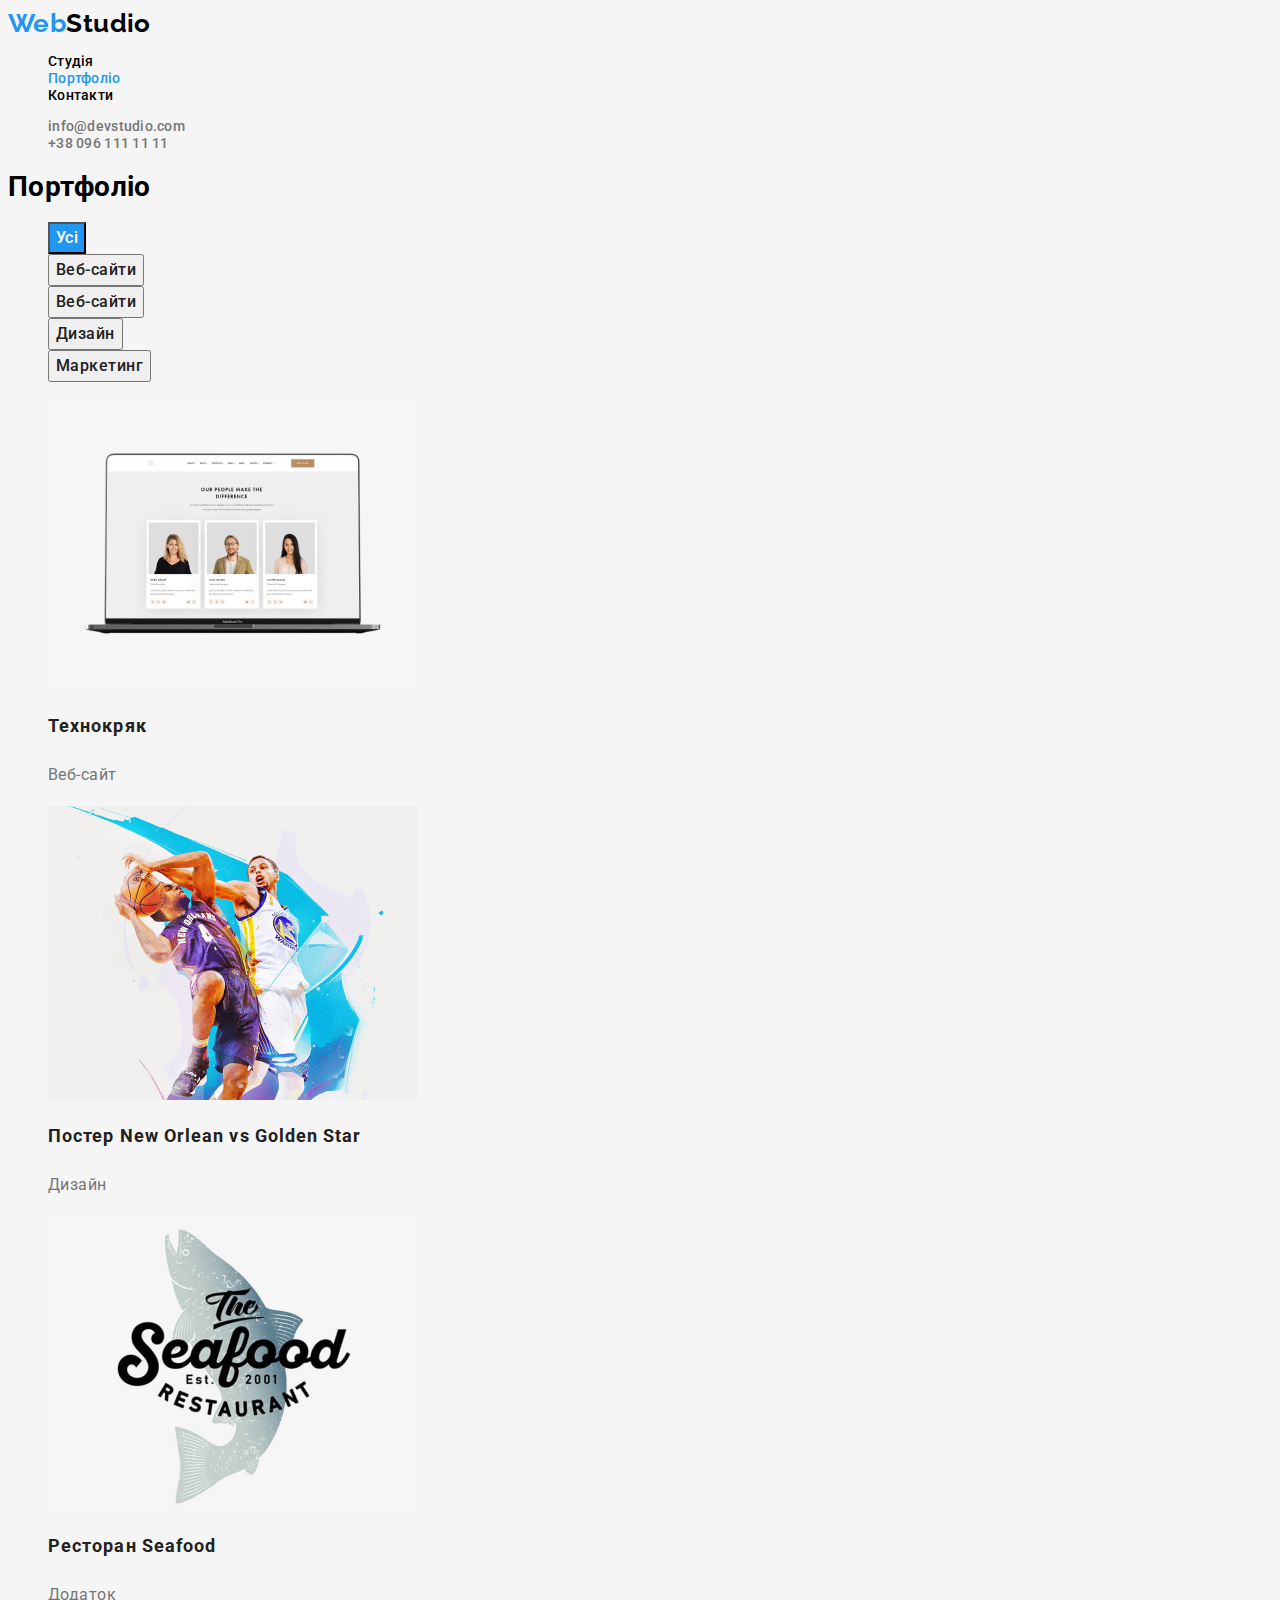
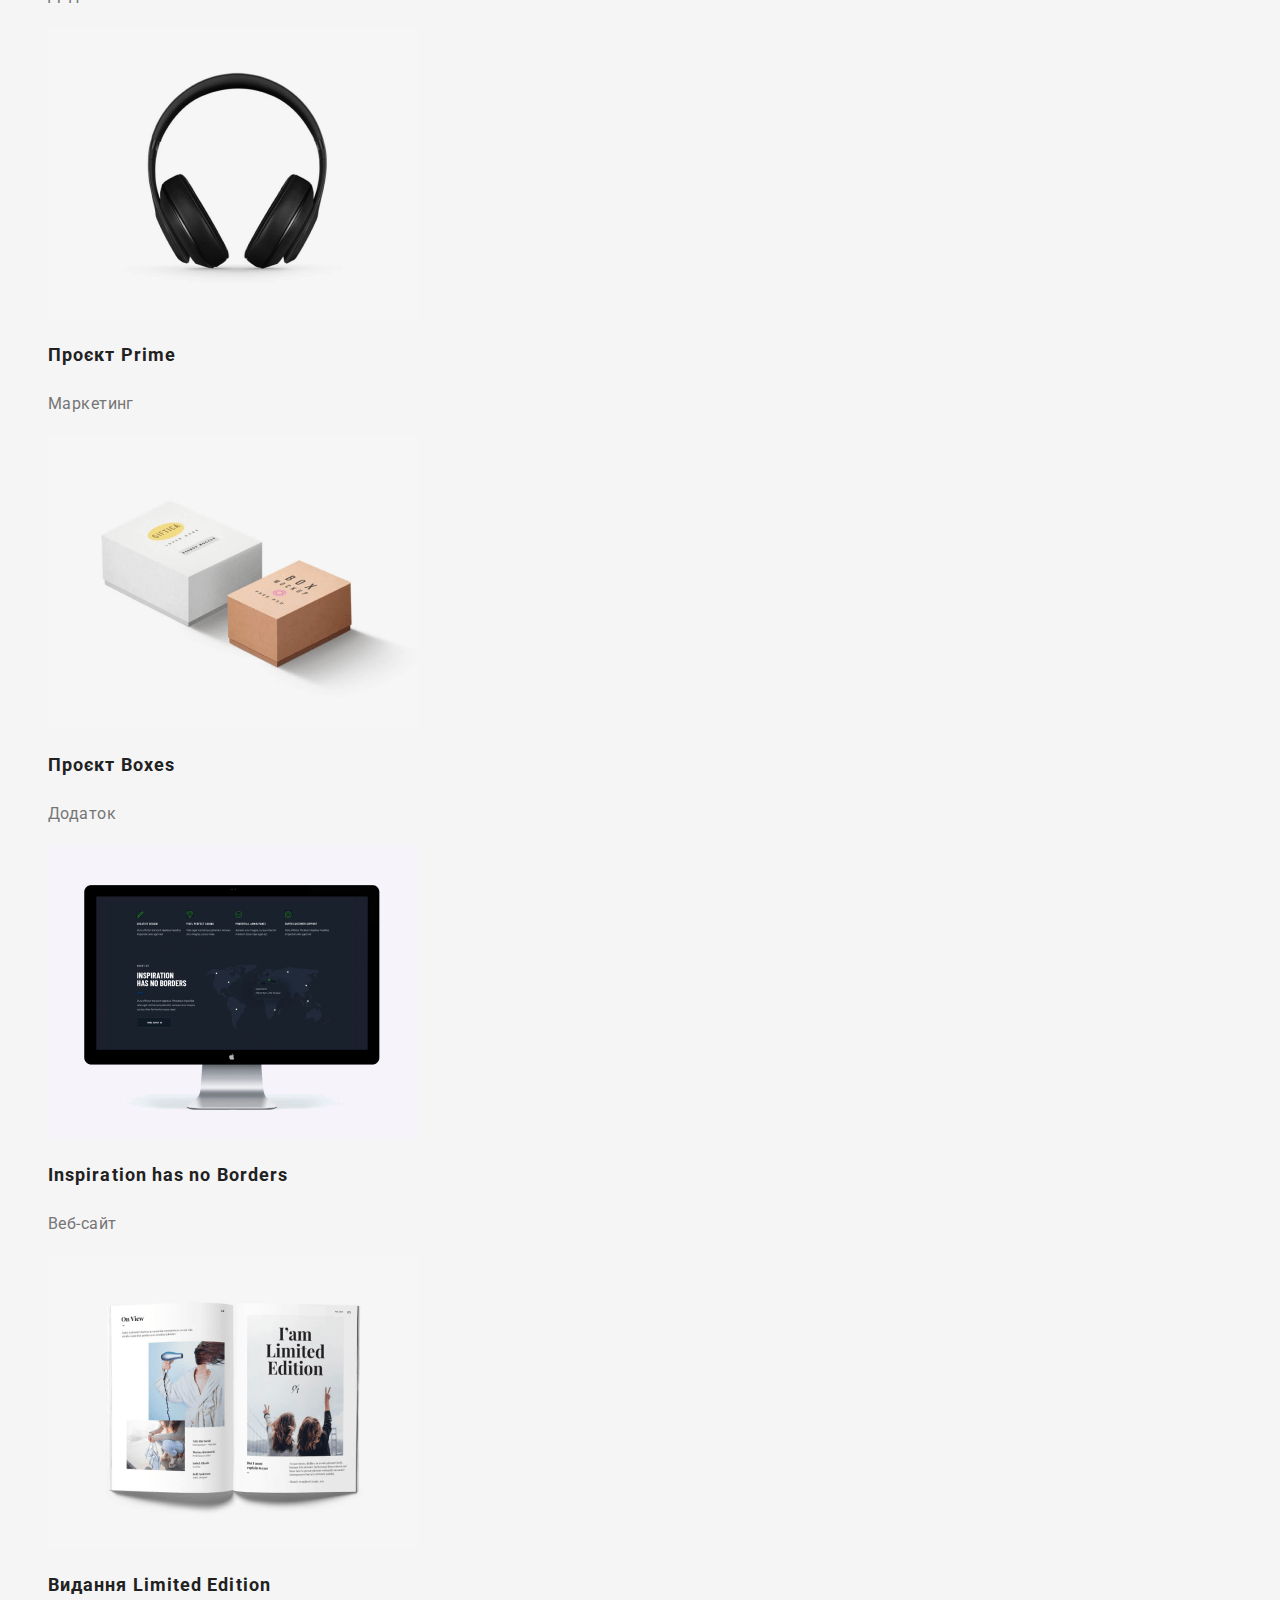
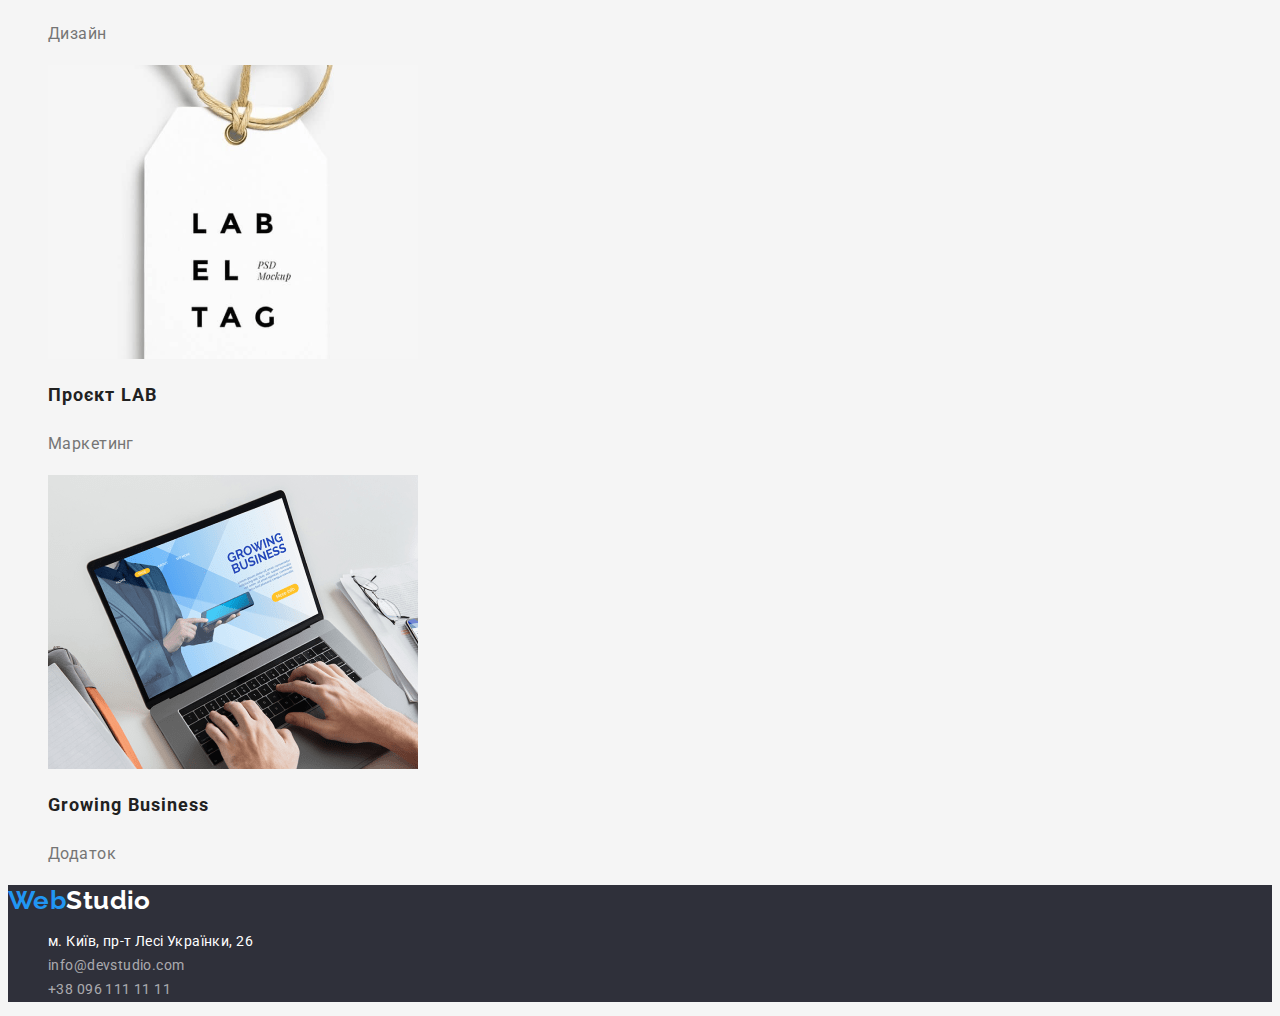
==== portfolio.html @ 51c2d366 "Initial commit" ====
<!DOCTYPE html>
<html lang="uk">
  <head>
    <meta charset="UTF-8">
    <meta http-equiv="X-UA-Compatible" content="IE=edge">
    <meta name="viewport" content="width=device-width, initial-scale=1.0">
    <link href="https://fonts.googleapis.com/css2?family=Raleway:wght@700&family=Roboto:wght@400;500;700;900&display=swap" rel="stylesheet">
    <link rel="stylesheet" href="./css/style.css" />
    <title>WebStudio</title>
  </head>
  <body>
  
    <!-- HEDER -->
    <header class="header">
      <nav class="nav">
      <a class="logo" href="./index.html"><span class="logo-decoration">Web</span>Studio</a>
        <ul class="list-nav">
          <li><a class="link" href="./index.html">Студія</a></li>
          <li><a class="link current" href="./portfolio.html">Портфоліо</a></li>
          <li><a class="link" href="#">Контакти</a></li>
        </ul>
      </nav>
  
      <ul class="list-contact">
        <li><a class="link" href="mailto:info@devstudio.com">info@devstudio.com</a></li>
        <li><a class="link" href="tel:+380961111111">+38 096 111 11 11</a></li>
      </ul>
    </header>

  <main>
    <section>
      <h1>Портфоліо</h1>
      <ul class="list-btn">
        <li>
          <button class="btn-portfolio active" type="button">Усі</button>
        </li>
        <li>
          <button class="btn-portfolio" type="button">Веб-сайти</button>
        </li>
        <li>
          <button class="btn-portfolio" type="button">Веб-сайти</button>
        </li>
        <li>
          <button class="btn-portfolio" type="button">Дизайн</button>
        </li>
        <li>
          <button class="btn-portfolio" type="button">Маркетинг</button>
        </li>
      </ul>

      <ul class="list-portfolio">
        <li>
          <img src="./images/portfolio-images/portfolio-img.1-min.png" alt="Зображений ноутбук з відкритим сайтом" height="294" width="370">
          <h2 class="title">Технокряк</h2>
          <p class="text">Веб-сайт</p>
        </li>
        <li>
          <img src="./images/portfolio-images/portfolio-img.2-min.png" alt="Постер з двома баскедболістами" height="294" width="370">
          <h2 class="title">Постер New Orlean vs Golden Star</h2>
          <p class="text">Дизайн</p>
        </li>
        <li>
          <img src="./images/portfolio-images/portfolio-img.3-min.png" alt="Логотип ресторану" height="294" width="370">
          <h2 class="title">Ресторан Seafood</h2>
          <p class="text">Додаток</p>
        </li>
        <li>
          <img src="./images/portfolio-images/portfolio-img.4-min.png" alt="Зображення чорних навушників" height="294" width="370">
          <h2 class="title">Проєкт Prime</h2>
          <p class="text">Маркетинг</p>
        </li>
        <li>
          <img src="./images/portfolio-images/portfolio-img.5-min.png" alt="Зображення двох коробок" height="294" width="370">
          <h2 class="title">Проєкт Boxes</h2>
          <p class="text">Додаток</p>
        </li>
        <li>
          <img src="./images/portfolio-images/portfolio-img.6-min.png" alt="Монітор комп'ютера" height="294" width="370">
          <h2 class="title">Inspiration has no Borders</h2>
          <p class="text">Веб-сайт</p>
        </li>
        <li>
          <img src="./images/portfolio-images/portfolio-img.7-min.png" alt="Зображиний журнал" height="294" width="370">
          <h2 class="title">Видання Limited Edition</h2>
          <p class="text">Дизайн</p>
        </li>
        <li>
          <img src="./images/portfolio-images/portfolio-img.8-min.png" alt="Зображеня лейбла" height="294" width="370">
          <h2 class="title">Проєкт LAB</h2>
          <p class="text">Маркетинг</p>
        </li>
        <li>
          <img src="./images/portfolio-images/portfolio-img.9-min.png" alt="Зображиний ноутбук" height="294" width="370">
          <h2 class="title">Growing Business</h2>
          <p class="text">Додаток</p>
        </li>
      </ul>
    </section>
  </main>
  <footer class="footer">
    <a class="logo" href="./index.html"><span class="logo-decoration">Web</span>Studio</a>
    <address class="footer-address">
      <ul class="footer-list">
        <li><a class="link-adres" href="">м. Київ, пр-т Лесі Українки, 26</a></li>
        <li><a class="link" href="mailto:info@devstudio.com">info@devstudio.com</a></li>
        <li><a class="link" href="tel:+380961111111">+38 096 111 11 11</a></li>
      </ul>
    </address>
  </footer>
</body>
</html>
---- css/style.css ----
/* Колір h2.h3 #212121*/
/* Колір тексту на темному фоні #FFFFFF */
/* Колір фона #FFFFFF */
/* Другорядний колір фона #2F303A*/
/* Другорядний колір тексту #757575*/
/* Колір тексту address rgba(255, 255, 255, 0.6); */
/* Колір акценту #2196F3*/



:root {
  --primary-font: "Roboto", sans-serif;
  --secondary-font: "Raleway", sans-serif;
  --primary-text-dark-color: #212121;
  --secondary-text-dark-color: #757575;
  --primary-text-light-color: #FFFFFF;
  --secondary-text-light-color: rgba(255, 255, 255, 0.6);
  --primary-background-color: #F5F5F5;
  --secondary-background-color:#2F303A;
  --accent-color: #2196F3;
}

body {
    background-color: var(--primary-background-color);
    color: var(--primary-text-color);

    font-family: Roboto, sans-serif;
    letter-spacing: 0.03em;
    font-size: 14px;
}

/* HEADER*/

/* LOGO */
.logo{
font-family: var(--secondary-font);
font-weight: 700;
font-size: 26px;
line-height: 1.19;
text-decoration: none;

color: var(--primary-text-color);
}

.logo-decoration {
  font-size: 26px;
  line-height: 1.12;
  color: var(--accent-color);
}

/* LIST-NAV*/
.list-nav {
  list-style: none;
}

.list-nav .link {
  font-weight: 500;
  line-height: 1.14;
  letter-spacing: 0.02em;
  text-decoration: none;

  color: var(--primary-text-color);
}

.list-nav .link:hover,
.list-nav .link:focus{
  color: var(--accent-color)
}

.list-nav .link.current {
  color:  var(--accent-color);
}

/* CONTACT-LIST  */
.list-contact {
  list-style: none;
}

.list-contact .link{
font-weight: 500;
line-height: 1.14;
letter-spacing: 0.02em;
text-decoration: none;

color: var(--secondary-text-dark-color)
}

.list-contact .link:hover,
.list-contact .link:focus {
  color: var(--accent-color)
}

/* HERO */
.hero {
  background-color: #2F303A;
}

.hero-title {
  font-family: var(--primary-font);
  font-weight: 900;
  font-size: 44px;
  line-height: 1.37;

  text-align: center;
  letter-spacing: 0.06em;
  text-transform: uppercase;

  color: var(--primary-text-light-color);
}

/* HERO BTN */

.btn-hero {
  font-family: inherit;
  font-weight: 700;
  font-size: 16px;
  line-height: 1.87;

  align-items: center;
  text-align: center;
  letter-spacing: 0.06em;
  cursor: pointer;

  color: var(--primary-text-light-color);
  background-color: var(--accent-color);
}

.btn-hero:hover,
.btn-hero:focus {
  background-color:#188CE8
}

.section-title {
  font-weight: 700;
  font-size: 36px;
  line-height: 1.16;
  text-align: center;

  color: var(--primary-text-color);
}

/* ADVANTAGES */
.list-advantages{
  list-style: none;
}

.list-advantages .title{
  font-size: 14px;
  font-weight: 700;
  line-height: 1.14;
  text-transform: uppercase;


}

.list-advantages .text {
  line-height: 1.71;

  color: var(--secondary-text-dark-color)

}

/* WORK */

.list-work {
  list-style: none;
}

/* TEAM */

.list-team {
  list-style: none;
}

.list-team .title {
  font-weight: 500;
  font-size: 16px;
  line-height: 1.19;
  
  color: var(--primary-text-dark-color)
}

.list-team .text {
  font-size: 16px;
  line-height: 1.19;
  color: var(--secondary-text-dark-color)
}



/*==================================
 PORTFOLIO 
 ==================================*/
 

 .list-btn {
  list-style: none;
 }

 .list-btn .btn-portfolio {

  font-family:inherit;
  font-style: normal;
  font-weight: 500;
  font-size: 16px;
  line-height: 1.62;
  cursor: pointer;

  text-align: center;
  letter-spacing: 0.03em;

  color: var(--primary-text-dark-color)
 }

 .list-btn .btn-portfolio:hover,
 .list-btn .btn-portfolio:focus {
  background-color:  var(--accent-color);
  color: var(--primary-text-light-color);
 }

 .list-btn .active {
  background-color:  var(--accent-color);
  color: var(--primary-text-light-color);
 }

 .list-portfolio {
  list-style: none;
 }

 .list-portfolio .title {
  font-weight: 700;
  font-size: 18px;
  line-height: 2;

  letter-spacing: 0.06em;

  color:var(--primary-text-dark-color);
 }

 .list-portfolio .text {

  font-style: normal;
  font-weight: 400;
  font-size: 16px;
  line-height: 30px;

  color: var(--secondary-text-dark-color);
 }
 
/* FOOTER*/

.footer {
  background-color: var(--secondary-background-color)
}


.footer .logo {
  font-family: var(--secondary-font);
  font-weight: 700;
  font-size: 26px;
  line-height: 1.19;
  text-decoration: none;
  color: var(--primary-text-light-color)
}

.footer .logo-decoration {
  font-size: 26px;
  line-height: 1.19;
  color: var(--accent-color);
}

.footer-address {
  font-style: normal;
}

.footer-list {
  list-style: none;
}

.footer .link-adres {
  line-height: 1.71;
  text-decoration: none;

  color: var(--primary-text-light-color)
  }

.footer .link {
  line-height: 1.71;
  text-decoration: none;

  color: var(--secondary-text-light-color)
}

.footer .link:hover,
.footer .link:focus {
  color:var(--accent-color);
}
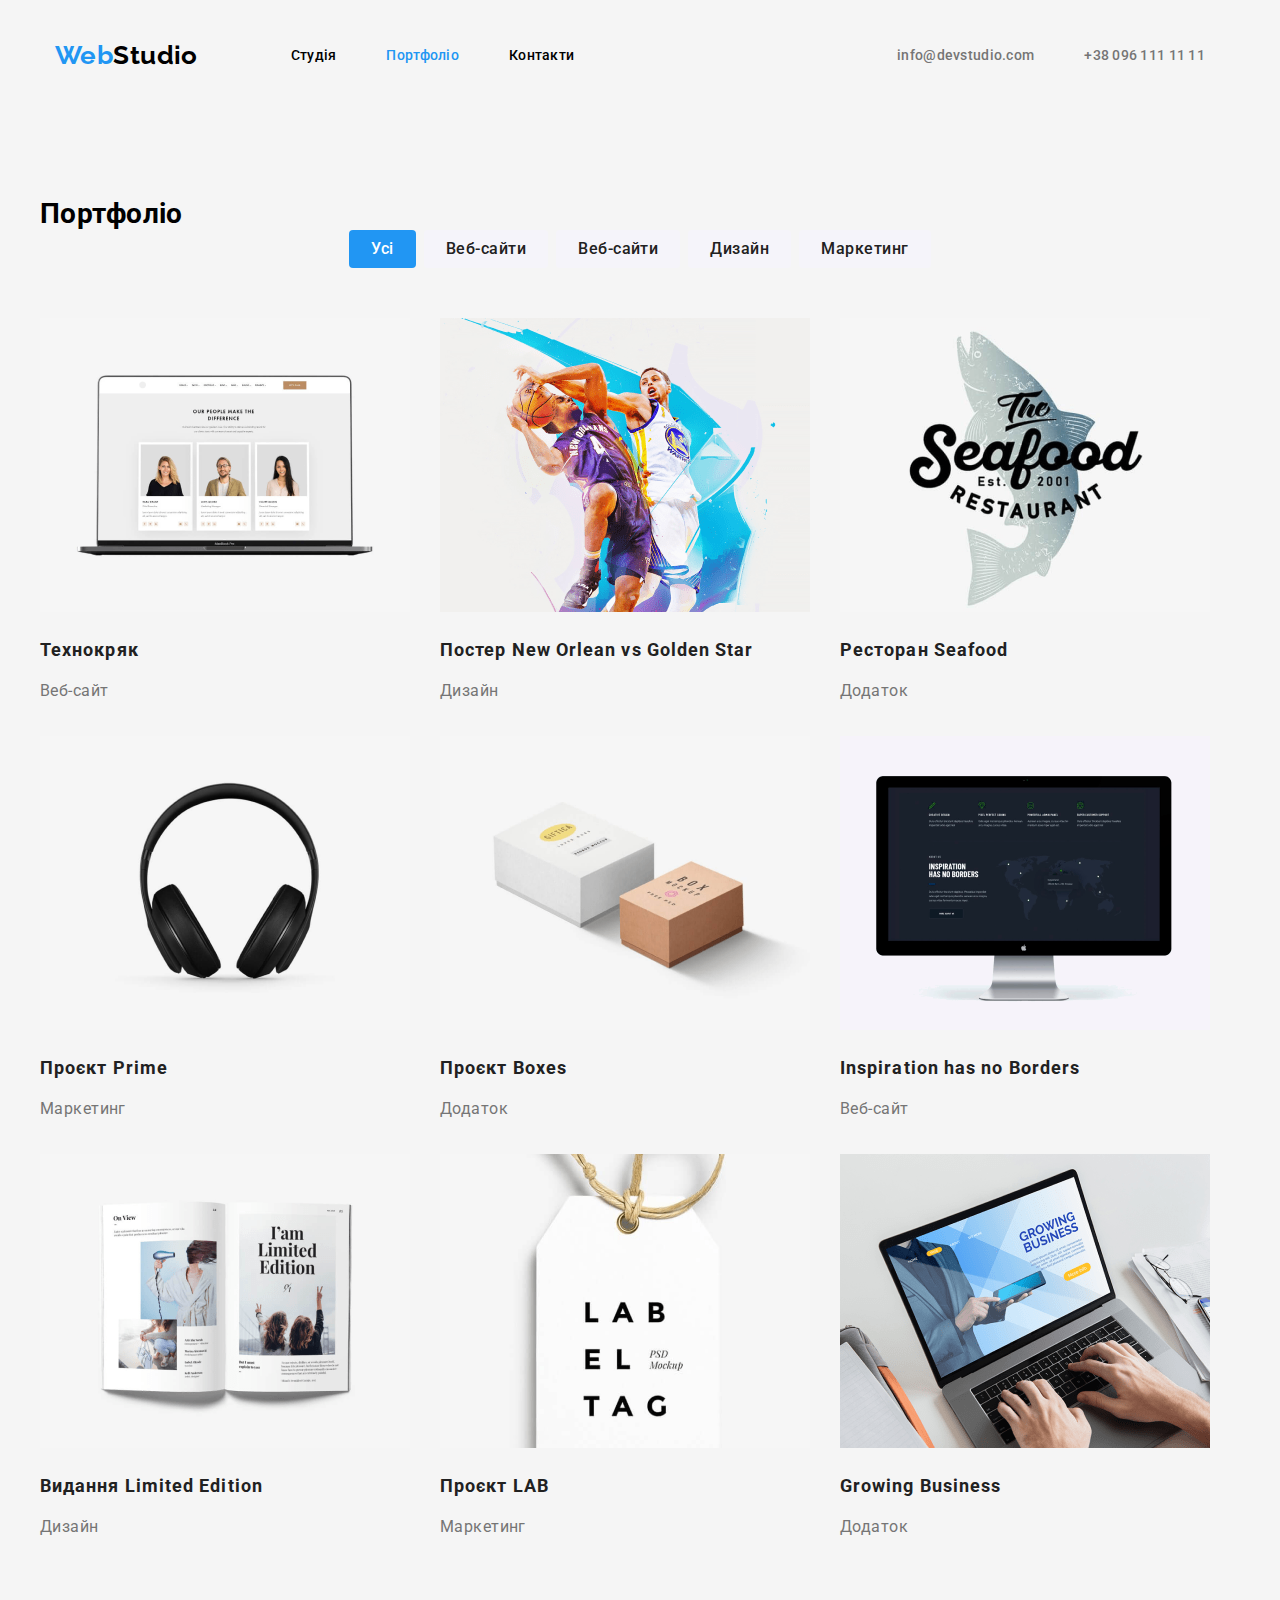
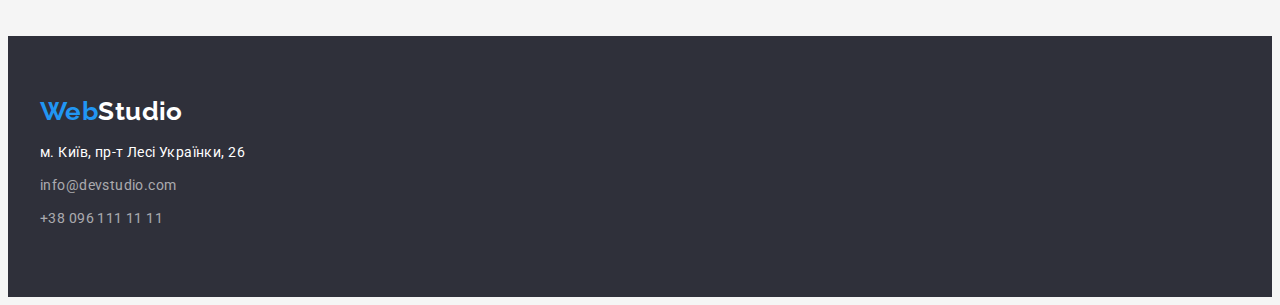
==== commit 886618c1: "arranged the elements with flex" ====
--- a/portfolio.html
+++ b/portfolio.html
@@ -11,101 +11,106 @@
   <body>
   
     <!-- HEDER -->
-    <header class="header">
-      <nav class="nav">
-      <a class="logo" href="./index.html"><span class="logo-decoration">Web</span>Studio</a>
-        <ul class="list-nav">
-          <li><a class="link" href="./index.html">Студія</a></li>
-          <li><a class="link current" href="./portfolio.html">Портфоліо</a></li>
-          <li><a class="link" href="#">Контакти</a></li>
+    <header class="header container">
+      <div class="container header-container">
+        <nav class="nav">
+        <a class="logo" href="./index.html"><span class="logo-decoration">Web</span>Studio</a>
+          <ul class="list-nav list">
+            <li class="item-list"><a class="link" href="./index.html">Студія</a></li>
+            <li class="item-list"><a class="link  current" href="./portfolio.html">Портфоліо</a></li>
+            <li class="item-list"><a class="link" href="#">Контакти</a></li>
+          </ul>
+        </nav>
+  
+        <ul class="list-contact list">
+          <li class="item-contact"><a class="link" href="mailto:info@devstudio.com">info@devstudio.com</a></li>
+          <li class="item-contact"><a class="link" href="tel:+380961111111">+38 096 111 11 11</a></li>
         </ul>
-      </nav>
-  
-      <ul class="list-contact">
-        <li><a class="link" href="mailto:info@devstudio.com">info@devstudio.com</a></li>
-        <li><a class="link" href="tel:+380961111111">+38 096 111 11 11</a></li>
-      </ul>
+      </div>
     </header>
+  <main>
+    <section class="portfolio section">
+      <div class="container">
+          <h1 class="portfolio-title">Портфоліо</h1>
+          <ul class="list-btn list">
+            <li>
+              <button class="btn-portfolio active" type="button">Усі</button>
+            </li>
+            <li>
+              <button class="btn-portfolio" type="button">Веб-сайти</button>
+            </li>
+            <li>
+              <button class="btn-portfolio" type="button">Веб-сайти</button>
+            </li>
+            <li>
+              <button class="btn-portfolio" type="button">Дизайн</button>
+            </li>
+            <li>
+              <button class="btn-portfolio" type="button">Маркетинг</button>
+            </li>
+          </ul>
 
-  <main>
-    <section>
-      <h1>Портфоліо</h1>
-      <ul class="list-btn">
-        <li>
-          <button class="btn-portfolio active" type="button">Усі</button>
-        </li>
-        <li>
-          <button class="btn-portfolio" type="button">Веб-сайти</button>
-        </li>
-        <li>
-          <button class="btn-portfolio" type="button">Веб-сайти</button>
-        </li>
-        <li>
-          <button class="btn-portfolio" type="button">Дизайн</button>
-        </li>
-        <li>
-          <button class="btn-portfolio" type="button">Маркетинг</button>
-        </li>
-      </ul>
-
-      <ul class="list-portfolio">
-        <li>
-          <img src="./images/portfolio-images/portfolio-img.1-min.png" alt="Зображений ноутбук з відкритим сайтом" height="294" width="370">
-          <h2 class="title">Технокряк</h2>
-          <p class="text">Веб-сайт</p>
-        </li>
-        <li>
-          <img src="./images/portfolio-images/portfolio-img.2-min.png" alt="Постер з двома баскедболістами" height="294" width="370">
-          <h2 class="title">Постер New Orlean vs Golden Star</h2>
-          <p class="text">Дизайн</p>
-        </li>
-        <li>
-          <img src="./images/portfolio-images/portfolio-img.3-min.png" alt="Логотип ресторану" height="294" width="370">
-          <h2 class="title">Ресторан Seafood</h2>
-          <p class="text">Додаток</p>
-        </li>
-        <li>
-          <img src="./images/portfolio-images/portfolio-img.4-min.png" alt="Зображення чорних навушників" height="294" width="370">
-          <h2 class="title">Проєкт Prime</h2>
-          <p class="text">Маркетинг</p>
-        </li>
-        <li>
-          <img src="./images/portfolio-images/portfolio-img.5-min.png" alt="Зображення двох коробок" height="294" width="370">
-          <h2 class="title">Проєкт Boxes</h2>
-          <p class="text">Додаток</p>
-        </li>
-        <li>
-          <img src="./images/portfolio-images/portfolio-img.6-min.png" alt="Монітор комп'ютера" height="294" width="370">
-          <h2 class="title">Inspiration has no Borders</h2>
-          <p class="text">Веб-сайт</p>
-        </li>
-        <li>
-          <img src="./images/portfolio-images/portfolio-img.7-min.png" alt="Зображиний журнал" height="294" width="370">
-          <h2 class="title">Видання Limited Edition</h2>
-          <p class="text">Дизайн</p>
-        </li>
-        <li>
-          <img src="./images/portfolio-images/portfolio-img.8-min.png" alt="Зображеня лейбла" height="294" width="370">
-          <h2 class="title">Проєкт LAB</h2>
-          <p class="text">Маркетинг</p>
-        </li>
-        <li>
-          <img src="./images/portfolio-images/portfolio-img.9-min.png" alt="Зображиний ноутбук" height="294" width="370">
-          <h2 class="title">Growing Business</h2>
-          <p class="text">Додаток</p>
-        </li>
-      </ul>
+          <ul class="list-portfolio list">
+            <li>
+              <img src="./images/portfolio-images/portfolio-img.1-min.png" alt="Зображений ноутбук з відкритим сайтом" height="294" width="370">
+              <h2 class="title">Технокряк</h2>
+              <p class="text">Веб-сайт</p>
+            </li>
+            <li>
+              <img src="./images/portfolio-images/portfolio-img.2-min.png" alt="Постер з двома баскедболістами" height="294" width="370">
+              <h2 class="title">Постер New Orlean vs Golden Star</h2>
+              <p class="text">Дизайн</p>
+            </li>
+            <li>
+              <img src="./images/portfolio-images/portfolio-img.3-min.png" alt="Логотип ресторану" height="294" width="370">
+              <h2 class="title">Ресторан Seafood</h2>
+              <p class="text">Додаток</p>
+            </li>
+            <li>
+              <img src="./images/portfolio-images/portfolio-img.4-min.png" alt="Зображення чорних навушників" height="294" width="370">
+              <h2 class="title">Проєкт Prime</h2>
+              <p class="text">Маркетинг</p>
+            </li>
+            <li>
+              <img src="./images/portfolio-images/portfolio-img.5-min.png" alt="Зображення двох коробок" height="294" width="370">
+              <h2 class="title">Проєкт Boxes</h2>
+              <p class="text">Додаток</p>
+            </li>
+            <li>
+              <img src="./images/portfolio-images/portfolio-img.6-min.png" alt="Монітор комп'ютера" height="294" width="370">
+              <h2 class="title">Inspiration has no Borders</h2>
+              <p class="text">Веб-сайт</p>
+            </li>
+            <li>
+              <img src="./images/portfolio-images/portfolio-img.7-min.png" alt="Зображиний журнал" height="294" width="370">
+              <h2 class="title">Видання Limited Edition</h2>
+              <p class="text">Дизайн</p>
+            </li>
+            <li>
+              <img src="./images/portfolio-images/portfolio-img.8-min.png" alt="Зображеня лейбла" height="294" width="370">
+              <h2 class="title">Проєкт LAB</h2>
+              <p class="text">Маркетинг</p>
+            </li>
+            <li>
+              <img src="./images/portfolio-images/portfolio-img.9-min.png" alt="Зображиний ноутбук" height="294" width="370">
+              <h2 class="title">Growing Business</h2>
+              <p class="text">Додаток</p>
+            </li>
+          </ul>
+    </div>
     </section>
   </main>
   <footer class="footer">
-    <a class="logo" href="./index.html"><span class="logo-decoration">Web</span>Studio</a>
-    <address class="footer-address">
-      <ul class="footer-list">
-        <li><a class="link-adres" href="">м. Київ, пр-т Лесі Українки, 26</a></li>
-        <li><a class="link" href="mailto:info@devstudio.com">info@devstudio.com</a></li>
-        <li><a class="link" href="tel:+380961111111">+38 096 111 11 11</a></li>
-      </ul>
-    </address>
+    <div class="container">
+      <a class="logo" href="./index.html"><span class="logo-decoration">Web</span>Studio</a>
+      <address class="footer-address">
+        <ul class="footer-list">
+          <li><a class="link-adres" href="">м. Київ, пр-т Лесі Українки, 26</a></li>
+          <li><a class="link" href="mailto:info@devstudio.com">info@devstudio.com</a></li>
+          <li><a class="link" href="tel:+380961111111">+38 096 111 11 11</a></li>
+        </ul>
+      </address>
+    </div>
   </footer>
 </body>
 </html>--- a/css/style.css
+++ b/css/style.css
@@ -20,16 +20,77 @@
   --accent-color: #2196F3;
 }
 
+img {
+display:block
+}
+
+.list {
+  list-style: none;
+}
+
+.link{
+  text-decoration: none;
+}
+
+h1,
+h2,
+h3,
+h4,
+p {
+  margin-top: 0;
+  margin-bottom: 0;
+}
+
+button {
+  cursor: pointer;
+}
+
+ul,ol {
+  margin-top: 0;
+  margin-bottom: 0;
+  padding-left: 0;
+}
+
 body {
     background-color: var(--primary-background-color);
     color: var(--primary-text-color);
+    box-sizing: border-box;
 
     font-family: Roboto, sans-serif;
     letter-spacing: 0.03em;
     font-size: 14px;
 }
 
+.container {
+  width: 1200px;
+  margin-left: auto;
+  margin-right: auto;
+  padding-left: 15px;
+  padding-right: 15PX;
+}
+
+.section {
+  padding-top: 94px;
+  padding-bottom: 94px;
+}
+
 /* HEADER*/
+
+.header {
+  padding-top: 32px;
+  padding-bottom: 32px;
+}
+
+.header-container {
+  display: flex;
+  justify-content: space-between;
+}
+
+.nav {
+  display: flex;
+  align-items: center;
+
+}
 
 /* LOGO */
 .logo{
@@ -38,6 +99,7 @@
 font-size: 26px;
 line-height: 1.19;
 text-decoration: none;
+margin-right: 93px;
 
 color: var(--primary-text-color);
 }
@@ -50,7 +112,8 @@
 
 /* LIST-NAV*/
 .list-nav {
-  list-style: none;
+  display: flex;
+  column-gap: 50px;
 }
 
 .list-nav .link {
@@ -73,14 +136,18 @@
 
 /* CONTACT-LIST  */
 .list-contact {
-  list-style: none;
+  display: flex;
+  align-items: center;
+}
+
+.item-contact {
+  margin-right: 50px;
 }
 
 .list-contact .link{
 font-weight: 500;
 line-height: 1.14;
 letter-spacing: 0.02em;
-text-decoration: none;
 
 color: var(--secondary-text-dark-color)
 }
@@ -93,6 +160,8 @@
 /* HERO */
 .hero {
   background-color: #2F303A;
+  padding-top: 200px;
+  padding-bottom: 200px;
 }
 
 .hero-title {
@@ -101,9 +170,13 @@
   font-size: 44px;
   line-height: 1.37;
 
+  margin-left: auto;
+  margin-right: auto;
   text-align: center;
   letter-spacing: 0.06em;
   text-transform: uppercase;
+  display: block;
+  width: 696px;
 
   color: var(--primary-text-light-color);
 }
@@ -121,6 +194,17 @@
   letter-spacing: 0.06em;
   cursor: pointer;
 
+  padding: 10px 32px;
+  border: none;
+  display: block;
+  
+  box-shadow: 0px 1px 3px rgba(0, 0, 0, 0.12), 0px 1px 1px rgba(0, 0, 0, 0.14), 0px 2px 1px rgba(0, 0, 0, 0.2);
+border-radius: 4px;
+
+  margin-right: auto;
+  margin-left: auto;
+  margin-top: 30px;
+
   color: var(--primary-text-light-color);
   background-color: var(--accent-color);
 }
@@ -136,15 +220,22 @@
   line-height: 1.16;
   text-align: center;
 
+  margin-bottom: 50px;
+
   color: var(--primary-text-color);
 }
 
 /* ADVANTAGES */
 .list-advantages{
-  list-style: none;
-}
-
-.list-advantages .title{
+  display: flex;
+  column-gap: 30px;
+}
+
+.item-advantages{
+  flex-basis: calc((100% - 90px) / 4);
+}
+
+.advantages-title{
   font-size: 14px;
   font-weight: 700;
   line-height: 1.14;
@@ -153,8 +244,9 @@
 
 }
 
-.list-advantages .text {
+.advantages-text{
   line-height: 1.71;
+  margin-top: 10px;
 
   color: var(--secondary-text-dark-color)
 
@@ -163,26 +255,44 @@
 /* WORK */
 
 .list-work {
-  list-style: none;
+  display: flex;
+  column-gap: 30px ;
 }
 
 /* TEAM */
 
+.team {
+  padding-top: 94px;
+  padding-bottom: 94px;
+  background-color: #F5F4FA;
+}
+
 .list-team {
-  list-style: none;
-}
-
-.list-team .title {
+  display: flex;
+  column-gap: 30px;
+}
+
+.item-team {
+  box-shadow: 0px 1px 3px rgba(0, 0, 0, 0.12), 0px 1px 1px rgba(0, 0, 0, 0.14),
+    0px 2px 1px rgba(0, 0, 0, 0.2);
+  border-radius: 0px 0px 4px 4px;
+}
+
+.team-subtitle {
   font-weight: 500;
   font-size: 16px;
   line-height: 1.19;
-  
+  margin-top: 30px;
+  text-align: center;
+
   color: var(--primary-text-dark-color)
 }
 
-.list-team .text {
+.team-text {
   font-size: 16px;
   line-height: 1.19;
+  text-align: center;
+  margin-top: 10px;
   color: var(--secondary-text-dark-color)
 }
 
@@ -191,10 +301,15 @@
 /*==================================
  PORTFOLIO 
  ==================================*/
- 
+ .portfolio {
+  padding-top: 94px;
+  padding-bottom: 94px;
+ }
 
  .list-btn {
-  list-style: none;
+  display: flex;
+  column-gap: 8px;
+  justify-content: center;
  }
 
  .list-btn .btn-portfolio {
@@ -208,6 +323,11 @@
 
   text-align: center;
   letter-spacing: 0.03em;
+  padding: 6px 22px;
+
+  background: #F5F4FA;
+  border-radius: 4px;
+  border: none;
 
   color: var(--primary-text-dark-color)
  }
@@ -223,8 +343,13 @@
   color: var(--primary-text-light-color);
  }
 
+ /* PORTFOLIO IMG */
+
  .list-portfolio {
-  list-style: none;
+  display: flex;
+  flex-wrap: wrap;
+  gap: 30px;
+  margin-top: 50px;
  }
 
  .list-portfolio .title {
@@ -233,6 +358,7 @@
   line-height: 2;
 
   letter-spacing: 0.06em;
+  margin-top: 20px;
 
   color:var(--primary-text-dark-color);
  }
@@ -243,6 +369,7 @@
   font-weight: 400;
   font-size: 16px;
   line-height: 30px;
+  margin-top: 8px;
 
   color: var(--secondary-text-dark-color);
  }
@@ -250,7 +377,9 @@
 /* FOOTER*/
 
 .footer {
-  background-color: var(--secondary-background-color)
+  padding-top: 60px;
+  padding-bottom: 66px;
+  background-color: var(--secondary-background-color);
 }
 
 
@@ -278,15 +407,19 @@
 }
 
 .footer .link-adres {
+  display: block;
   line-height: 1.71;
   text-decoration: none;
+  margin-top: 14px;
 
   color: var(--primary-text-light-color)
   }
 
 .footer .link {
+  display: block;
   line-height: 1.71;
   text-decoration: none;
+  margin-top: 9px;
 
   color: var(--secondary-text-light-color)
 }
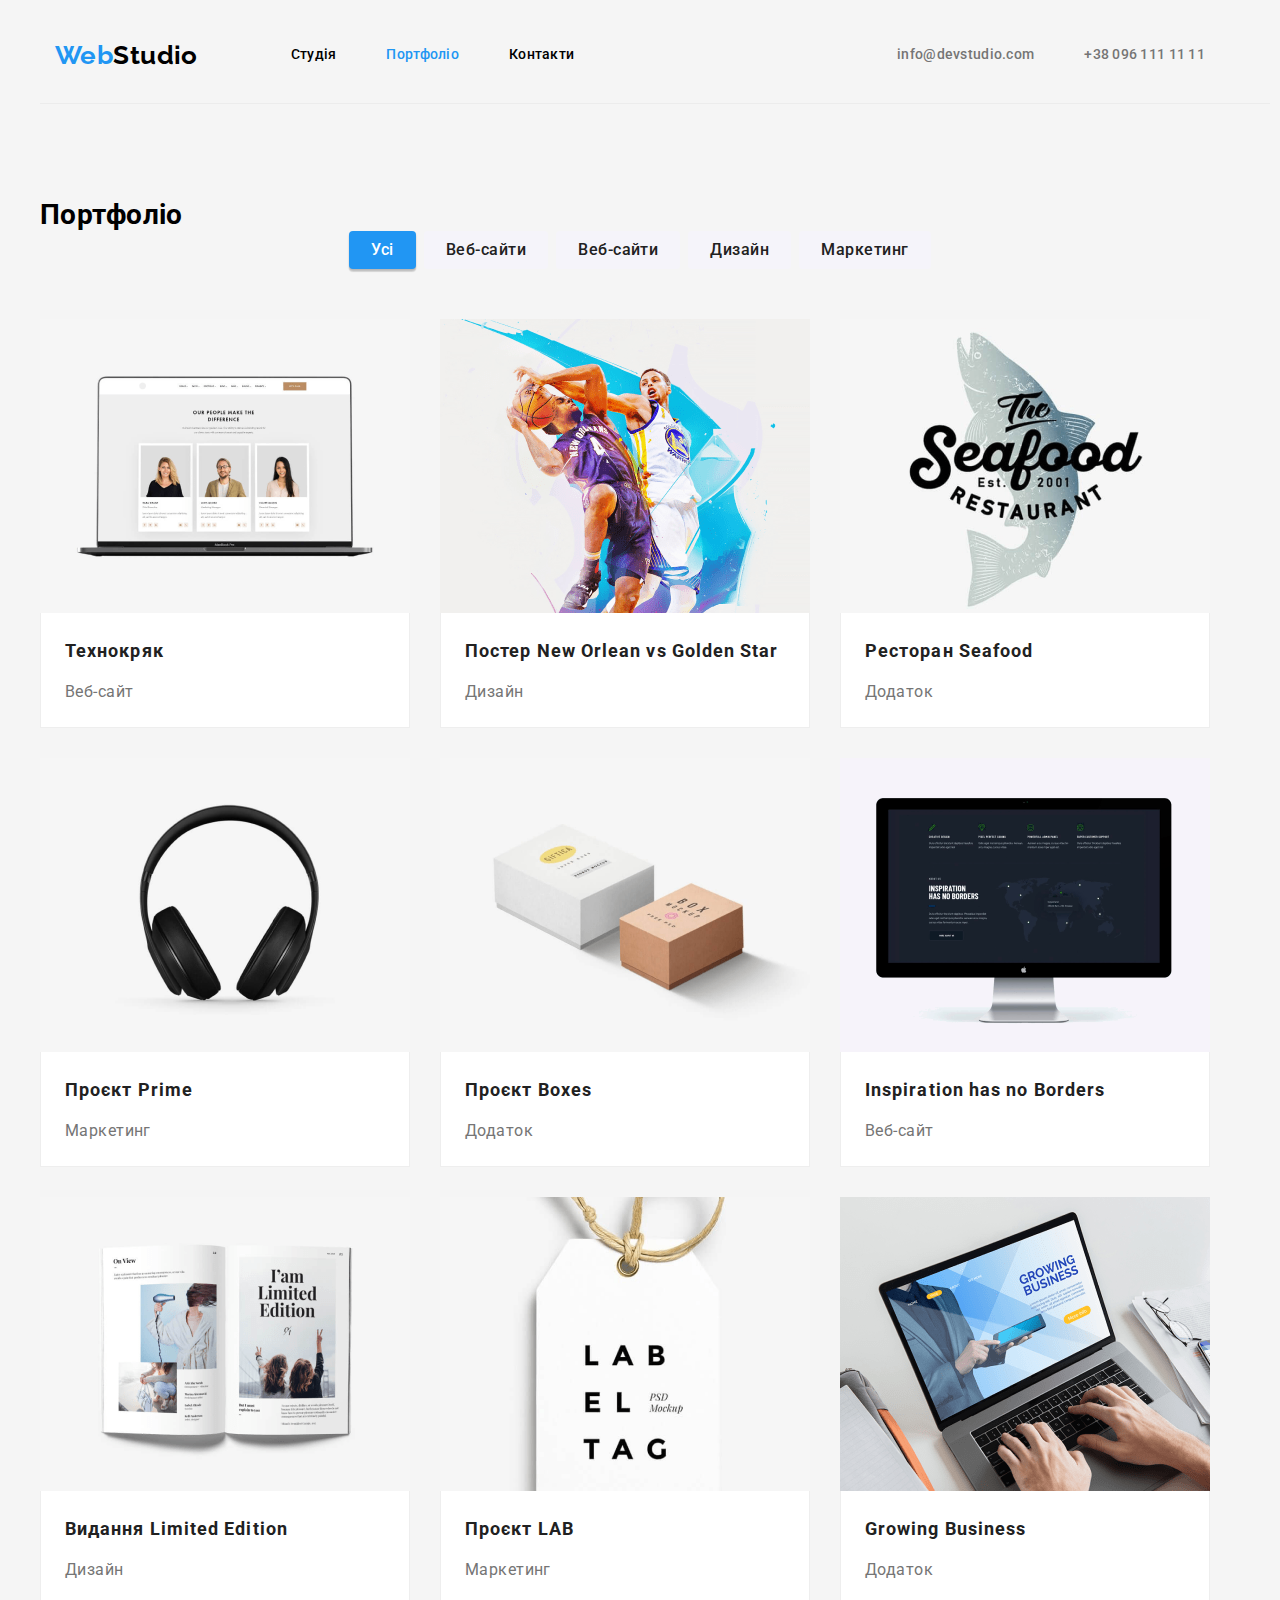
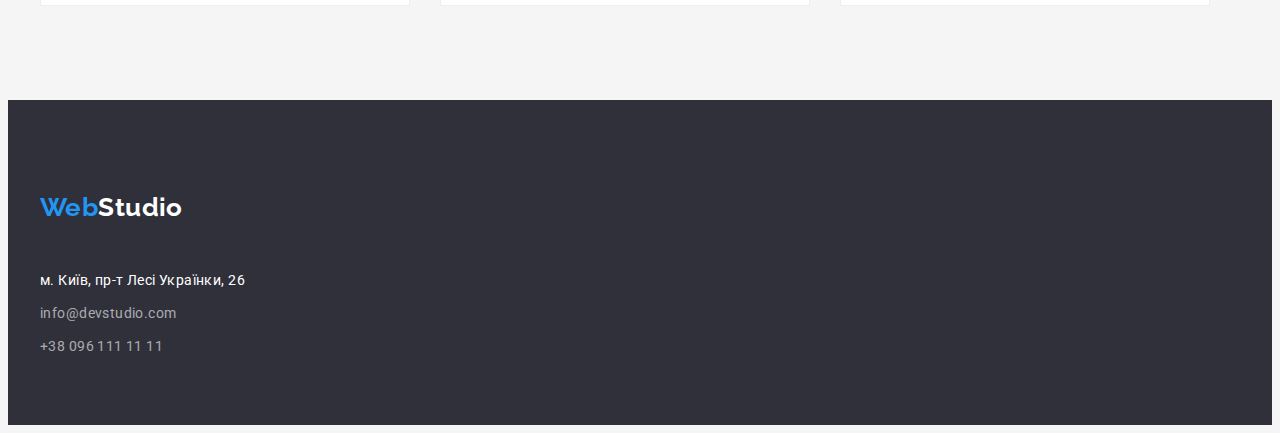
==== commit d7bd4cd2: "Допрацювання" ====
--- a/portfolio.html
+++ b/portfolio.html
@@ -17,7 +17,7 @@
         <a class="logo" href="./index.html"><span class="logo-decoration">Web</span>Studio</a>
           <ul class="list-nav list">
             <li class="item-list"><a class="link" href="./index.html">Студія</a></li>
-            <li class="item-list"><a class="link  current" href="./portfolio.html">Портфоліо</a></li>
+            <li class="item-list"><a class="link current" href="./portfolio.html">Портфоліо</a></li>
             <li class="item-list"><a class="link" href="#">Контакти</a></li>
           </ul>
         </nav>
@@ -28,75 +28,101 @@
         </ul>
       </div>
     </header>
+
   <main>
-    <section class="portfolio section">
+    <section class="portfolio sectio">
       <div class="container">
-          <h1 class="portfolio-title">Портфоліо</h1>
-          <ul class="list-btn list">
-            <li>
-              <button class="btn-portfolio active" type="button">Усі</button>
-            </li>
-            <li>
-              <button class="btn-portfolio" type="button">Веб-сайти</button>
-            </li>
-            <li>
-              <button class="btn-portfolio" type="button">Веб-сайти</button>
-            </li>
-            <li>
-              <button class="btn-portfolio" type="button">Дизайн</button>
-            </li>
-            <li>
-              <button class="btn-portfolio" type="button">Маркетинг</button>
-            </li>
-          </ul>
+      <h1>Портфоліо</h1>
+      <ul class="list-btn list">
+        <li>
+          <button class="btn-portfolio active" type="button">Усі</button>
+        </li>
+        <li>
+          <button class="btn-portfolio" type="button">Веб-сайти</button>
+        </li>
+        <li>
+          <button class="btn-portfolio" type="button">Веб-сайти</button>
+        </li>
+        <li>
+          <button class="btn-portfolio" type="button">Дизайн</button>
+        </li>
+        <li>
+          <button class="btn-portfolio" type="button">Маркетинг</button>
+        </li>
+      </ul>
 
-          <ul class="list-portfolio list">
-            <li>
-              <img src="./images/portfolio-images/portfolio-img.1-min.png" alt="Зображений ноутбук з відкритим сайтом" height="294" width="370">
-              <h2 class="title">Технокряк</h2>
-              <p class="text">Веб-сайт</p>
-            </li>
-            <li>
-              <img src="./images/portfolio-images/portfolio-img.2-min.png" alt="Постер з двома баскедболістами" height="294" width="370">
-              <h2 class="title">Постер New Orlean vs Golden Star</h2>
-              <p class="text">Дизайн</p>
-            </li>
-            <li>
-              <img src="./images/portfolio-images/portfolio-img.3-min.png" alt="Логотип ресторану" height="294" width="370">
-              <h2 class="title">Ресторан Seafood</h2>
-              <p class="text">Додаток</p>
-            </li>
-            <li>
-              <img src="./images/portfolio-images/portfolio-img.4-min.png" alt="Зображення чорних навушників" height="294" width="370">
-              <h2 class="title">Проєкт Prime</h2>
-              <p class="text">Маркетинг</p>
-            </li>
-            <li>
-              <img src="./images/portfolio-images/portfolio-img.5-min.png" alt="Зображення двох коробок" height="294" width="370">
-              <h2 class="title">Проєкт Boxes</h2>
-              <p class="text">Додаток</p>
-            </li>
-            <li>
-              <img src="./images/portfolio-images/portfolio-img.6-min.png" alt="Монітор комп'ютера" height="294" width="370">
-              <h2 class="title">Inspiration has no Borders</h2>
-              <p class="text">Веб-сайт</p>
-            </li>
-            <li>
-              <img src="./images/portfolio-images/portfolio-img.7-min.png" alt="Зображиний журнал" height="294" width="370">
-              <h2 class="title">Видання Limited Edition</h2>
-              <p class="text">Дизайн</p>
-            </li>
-            <li>
-              <img src="./images/portfolio-images/portfolio-img.8-min.png" alt="Зображеня лейбла" height="294" width="370">
-              <h2 class="title">Проєкт LAB</h2>
-              <p class="text">Маркетинг</p>
-            </li>
-            <li>
-              <img src="./images/portfolio-images/portfolio-img.9-min.png" alt="Зображиний ноутбук" height="294" width="370">
-              <h2 class="title">Growing Business</h2>
-              <p class="text">Додаток</p>
-            </li>
-          </ul>
+      <ul class="list-portfolio list">
+        <li>
+          <img src="./images/portfolio-images/portfolio-img.1-min.png" alt="Зображений ноутбук з відкритим сайтом" height="294" width="370">
+          <div class="portfolio-card">
+            <h2 class="title">Технокряк</h2>
+            <p class="text">Веб-сайт</p>
+          </div>
+        </li>
+
+        <li>
+          <img src="./images/portfolio-images/portfolio-img.2-min.png" alt="Постер з двома баскедболістами" height="294" width="370">
+          <div class="portfolio-card">
+            <h2 class="title">Постер New Orlean vs Golden Star</h2>
+            <p class="text">Дизайн</p>
+          </div>
+        </li>
+
+        <li>
+          <img src="./images/portfolio-images/portfolio-img.3-min.png" alt="Логотип ресторану" height="294" width="370">
+          <div  class="portfolio-card">
+            <h2 class="title">Ресторан Seafood</h2>
+            <p class="text">Додаток</p>
+          </div>
+        </li>
+        <li>
+          <img src="./images/portfolio-images/portfolio-img.4-min.png" alt="Зображення чорних навушників" height="294" width="370">
+          <div  class="portfolio-card">
+            <h2 class="title">Проєкт Prime</h2>
+            <p class="text">Маркетинг</p>
+          </div>
+        </li>
+
+        <li>
+          <img src="./images/portfolio-images/portfolio-img.5-min.png" alt="Зображення двох коробок" height="294" width="370">
+          <div  class="portfolio-card">
+            <h2 class="title">Проєкт Boxes</h2>
+            <p class="text">Додаток</p>
+          </div>
+        </li>
+
+        <li>
+          <img src="./images/portfolio-images/portfolio-img.6-min.png" alt="Монітор комп'ютера" height="294" width="370">
+          <div  class="portfolio-card">
+            <h2 class="title">Inspiration has no Borders</h2>
+            <p class="text">Веб-сайт</p>
+          </div>
+        </li>
+
+        <li>
+          <img src="./images/portfolio-images/portfolio-img.7-min.png" alt="Зображиний журнал" height="294" width="370">
+          <div  class="portfolio-card">
+            <h2 class="title">Видання Limited Edition</h2>
+            <p class="text">Дизайн</p>
+          </div>
+        </li>
+
+        <li>
+          <img src="./images/portfolio-images/portfolio-img.8-min.png" alt="Зображеня лейбла" height="294" width="370">
+          <div  class="portfolio-card">
+            <h2 class="title">Проєкт LAB</h2>
+            <p class="text">Маркетинг</p>
+          </div>
+        </li>
+
+        <li>
+          <img src="./images/portfolio-images/portfolio-img.9-min.png" alt="Зображиний ноутбук" height="294" width="370">
+          <div  class="portfolio-card">
+            <h2 class="title">Growing Business</h2>
+            <p class="text">Додаток</p>
+          </div>
+        </li>
+      </ul>
     </div>
     </section>
   </main>
@@ -104,7 +130,7 @@
     <div class="container">
       <a class="logo" href="./index.html"><span class="logo-decoration">Web</span>Studio</a>
       <address class="footer-address">
-        <ul class="footer-list">
+        <ul class="footer-list list">
           <li><a class="link-adres" href="">м. Київ, пр-т Лесі Українки, 26</a></li>
           <li><a class="link" href="mailto:info@devstudio.com">info@devstudio.com</a></li>
           <li><a class="link" href="tel:+380961111111">+38 096 111 11 11</a></li>
--- a/css/style.css
+++ b/css/style.css
@@ -21,7 +21,9 @@
 }
 
 img {
-display:block
+    display: block;
+    max-width: 100%;
+    height: auto;
 }
 
 .list {
@@ -76,14 +78,11 @@
 
 /* HEADER*/
 
-.header {
-  padding-top: 32px;
-  padding-bottom: 32px;
-}
 
 .header-container {
   display: flex;
   justify-content: space-between;
+  border-bottom: 1px solid #ECECEC;
 }
 
 .nav {
@@ -100,6 +99,8 @@
 line-height: 1.19;
 text-decoration: none;
 margin-right: 93px;
+display: block;
+padding: 32px 0;
 
 color: var(--primary-text-color);
 }
@@ -121,6 +122,8 @@
   line-height: 1.14;
   letter-spacing: 0.02em;
   text-decoration: none;
+  display: block;
+  padding: 32px 0;
 
   color: var(--primary-text-color);
 }
@@ -148,6 +151,8 @@
 font-weight: 500;
 line-height: 1.14;
 letter-spacing: 0.02em;
+display: block;
+padding: 32px 0;
 
 color: var(--secondary-text-dark-color)
 }
@@ -277,12 +282,15 @@
     0px 2px 1px rgba(0, 0, 0, 0.2);
   border-radius: 0px 0px 4px 4px;
 }
+  
+.card-team {
+  padding: 30px 0;
+}
 
 .team-subtitle {
   font-weight: 500;
   font-size: 16px;
   line-height: 1.19;
-  margin-top: 30px;
   text-align: center;
 
   color: var(--primary-text-dark-color)
@@ -341,6 +349,9 @@
  .list-btn .active {
   background-color:  var(--accent-color);
   color: var(--primary-text-light-color);
+
+  box-shadow: 0px 3px 1px rgba(0, 0, 0, 0.1), 0px 1px 2px rgba(0, 0, 0, 0.08), 0px 2px 2px rgba(0, 0, 0, 0.12);
+  border-radius: 4px;
  }
 
  /* PORTFOLIO IMG */
@@ -351,6 +362,14 @@
   gap: 30px;
   margin-top: 50px;
  }
+
+.portfolio-card {
+  padding: 20px  24px;
+  background: #FFFFFF;
+  border: 1px solid #EEEEEE;
+  border-top: none;
+
+}
 
  .list-portfolio .title {
   font-weight: 700;
@@ -358,7 +377,6 @@
   line-height: 2;
 
   letter-spacing: 0.06em;
-  margin-top: 20px;
 
   color:var(--primary-text-dark-color);
  }
@@ -389,7 +407,9 @@
   font-size: 26px;
   line-height: 1.19;
   text-decoration: none;
-  color: var(--primary-text-light-color)
+  color: var(--primary-text-light-color);
+  margin-right: 0;
+  
 }
 
 .footer .logo-decoration {
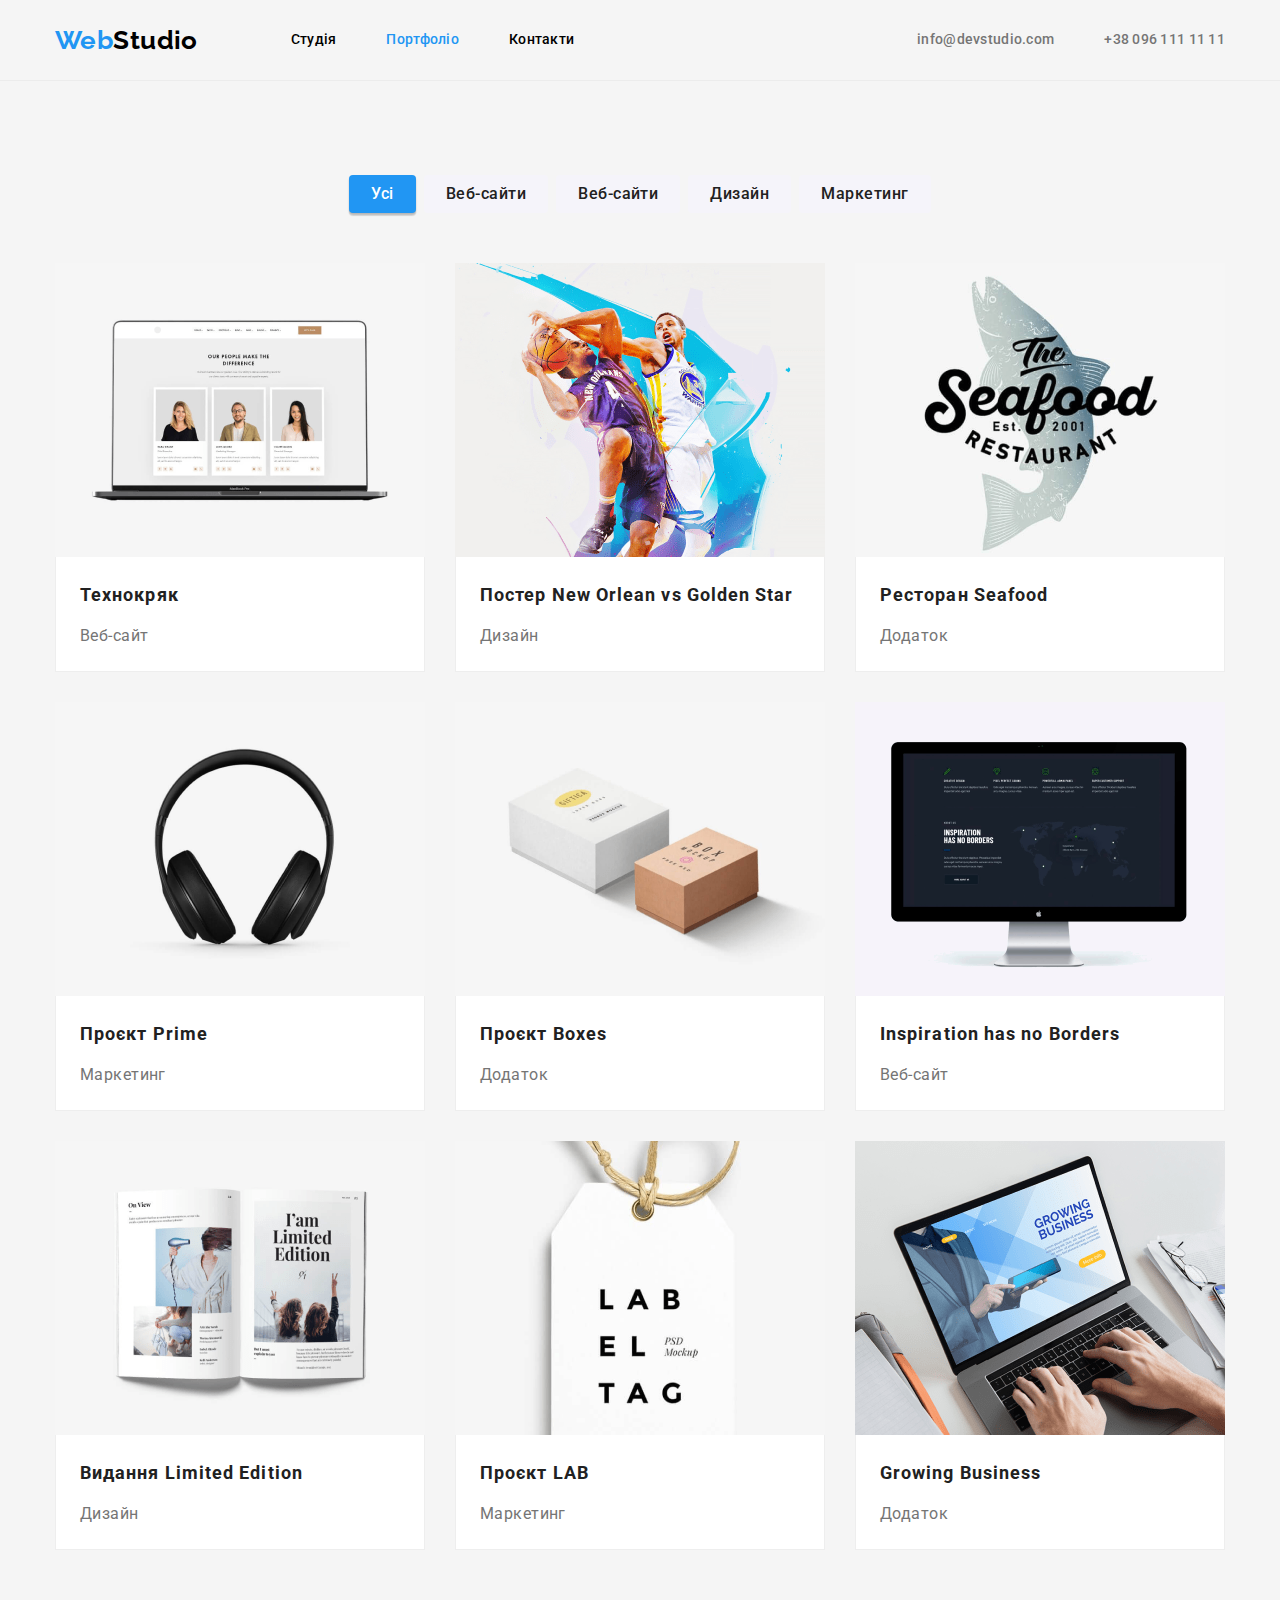
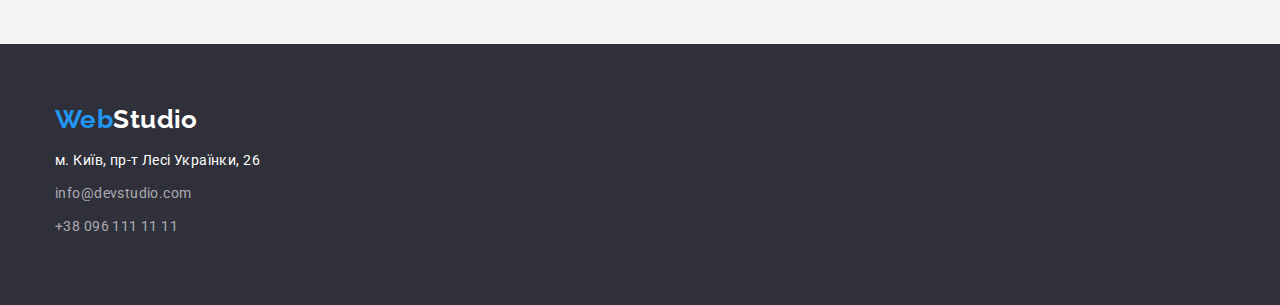
==== commit 10c23cfb: "code correction" ====
--- a/portfolio.html
+++ b/portfolio.html
@@ -1,38 +1,42 @@
 <!DOCTYPE html>
 <html lang="uk">
-  <head>
-    <meta charset="UTF-8">
-    <meta http-equiv="X-UA-Compatible" content="IE=edge">
-    <meta name="viewport" content="width=device-width, initial-scale=1.0">
-    <link href="https://fonts.googleapis.com/css2?family=Raleway:wght@700&family=Roboto:wght@400;500;700;900&display=swap" rel="stylesheet">
-    <link rel="stylesheet" href="./css/style.css" />
-    <title>WebStudio</title>
-  </head>
-  <body>
+<head>
+  <meta charset="UTF-8">
+  <meta http-equiv="X-UA-Compatible" content="IE=edge">
+  <meta name="viewport" content="width=device-width, initial-scale=1.0">
+  <!-- FONTS -->
+  <link href="https://fonts.googleapis.com/css2?family=Raleway:wght@700&family=Roboto:wght@400;500;700;900&display=swap" rel="stylesheet">
+  <!--MODERN-NORMALIZE  -->
+  <link rel="stylesheet" href="https://cdn.jsdelivr.net/npm/modern-normalize@1.1.0/modern-normalize.min.css">
   
-    <!-- HEDER -->
-    <header class="header container">
-      <div class="container header-container">
-        <nav class="nav">
-        <a class="logo" href="./index.html"><span class="logo-decoration">Web</span>Studio</a>
-          <ul class="list-nav list">
-            <li class="item-list"><a class="link" href="./index.html">Студія</a></li>
-            <li class="item-list"><a class="link current" href="./portfolio.html">Портфоліо</a></li>
-            <li class="item-list"><a class="link" href="#">Контакти</a></li>
-          </ul>
-        </nav>
-  
-        <ul class="list-contact list">
-          <li class="item-contact"><a class="link" href="mailto:info@devstudio.com">info@devstudio.com</a></li>
-          <li class="item-contact"><a class="link" href="tel:+380961111111">+38 096 111 11 11</a></li>
+  <link rel="stylesheet" href="./css/style.css" />
+  <title>WebStudio</title>
+</head>
+<body>
+
+  <!-- HEDEAR -->
+  <header class="header">
+    <div class="container header-container">
+      <nav class="nav">
+      <a class="logo" href="./index.html"><span class="logo-decoration">Web</span>Studio</a>
+        <ul class="list-nav list">
+          <li class="item-list"><a class="link" href="./index.html">Студія</a></li>
+          <li class="item-list"><a class="link current" href="./portfolio.html">Портфоліо</a></li>
+          <li class="item-list"><a class="link" href="#">Контакти</a></li>
         </ul>
-      </div>
-    </header>
+      </nav>
+
+      <ul class="list-contact list">
+        <li class="item-contact"><a class="link mail" href="mailto:info@devstudio.com">info@devstudio.com</a></li>
+        <li class="item-contact"><a class="link" href="tel:+380961111111">+38 096 111 11 11</a></li>
+      </ul>
+    </div>
+  </header>
 
   <main>
     <section class="portfolio sectio">
       <div class="container">
-      <h1>Портфоліо</h1>
+      <h1 class="visually-hidden ">Портфоліо</h1>
       <ul class="list-btn list">
         <li>
           <button class="btn-portfolio active" type="button">Усі</button>
@@ -126,14 +130,15 @@
     </div>
     </section>
   </main>
+  <!-- FOOTER -->
   <footer class="footer">
     <div class="container">
       <a class="logo" href="./index.html"><span class="logo-decoration">Web</span>Studio</a>
       <address class="footer-address">
         <ul class="footer-list list">
-          <li><a class="link-adres" href="">м. Київ, пр-т Лесі Українки, 26</a></li>
-          <li><a class="link" href="mailto:info@devstudio.com">info@devstudio.com</a></li>
-          <li><a class="link" href="tel:+380961111111">+38 096 111 11 11</a></li>
+          <li class="item-footer"><a class="link-adres" href="">м. Київ, пр-т Лесі Українки, 26</a></li>
+          <li class="item-footer"><a class="link" href="mailto:info@devstudio.com">info@devstudio.com</a></li>
+          <li class="item-footer"><a class="link" href="tel:+380961111111">+38 096 111 11 11</a></li>
         </ul>
       </address>
     </div>
--- a/css/style.css
+++ b/css/style.css
@@ -54,13 +54,12 @@
 }
 
 body {
-    background-color: var(--primary-background-color);
-    color: var(--primary-text-color);
-    box-sizing: border-box;
-
-    font-family: Roboto, sans-serif;
-    letter-spacing: 0.03em;
-    font-size: 14px;
+  color: var(--primary-text-color);
+  box-sizing: border-box;
+  font-family: Roboto, sans-serif;
+  letter-spacing: 0.03em;
+  font-size: 14px;
+  background-color: var(--primary-background-color);
 }
 
 .container {
@@ -78,11 +77,14 @@
 
 /* HEADER*/
 
+.header {
+  border-bottom: 1px solid #ECECEC;
+}
+
 
 .header-container {
   display: flex;
   justify-content: space-between;
-  border-bottom: 1px solid #ECECEC;
 }
 
 .nav {
@@ -100,7 +102,6 @@
 text-decoration: none;
 margin-right: 93px;
 display: block;
-padding: 32px 0;
 
 color: var(--primary-text-color);
 }
@@ -147,6 +148,10 @@
   margin-right: 50px;
 }
 
+.item-contact:last-child{
+  margin-right: 0;
+}
+
 .list-contact .link{
 font-weight: 500;
 line-height: 1.14;
@@ -231,6 +236,20 @@
 }
 
 /* ADVANTAGES */
+
+.visually-hidden {
+  position: absolute;
+  white-space: nowrap;
+  width: 1px;
+  height: 1px;
+  overflow: hidden;
+  border: 0;
+  padding: 0;
+  clip: rect(0 0 0 0);
+  clip-path: inset(50%);
+  margin: -1px;
+}
+
 .list-advantages{
   display: flex;
   column-gap: 30px;
@@ -259,6 +278,10 @@
 
 /* WORK */
 
+.work {
+  padding-top: 0;
+}
+
 .list-work {
   display: flex;
   column-gap: 30px ;
@@ -281,6 +304,7 @@
   box-shadow: 0px 1px 3px rgba(0, 0, 0, 0.12), 0px 1px 1px rgba(0, 0, 0, 0.14),
     0px 2px 1px rgba(0, 0, 0, 0.2);
   border-radius: 0px 0px 4px 4px;
+  background-color: #ffffff;
 }
   
 .card-team {
@@ -420,17 +444,21 @@
 
 .footer-address {
   font-style: normal;
-}
-
-.footer-list {
-  list-style: none;
+  margin-top: 14px;
+}
+
+.item-footer {
+  margin-top: 9px;
+}
+
+.item-footer:first-child {
+  margin-top: 0;
 }
 
 .footer .link-adres {
   display: block;
   line-height: 1.71;
   text-decoration: none;
-  margin-top: 14px;
 
   color: var(--primary-text-light-color)
   }
@@ -439,7 +467,6 @@
   display: block;
   line-height: 1.71;
   text-decoration: none;
-  margin-top: 9px;
 
   color: var(--secondary-text-light-color)
 }
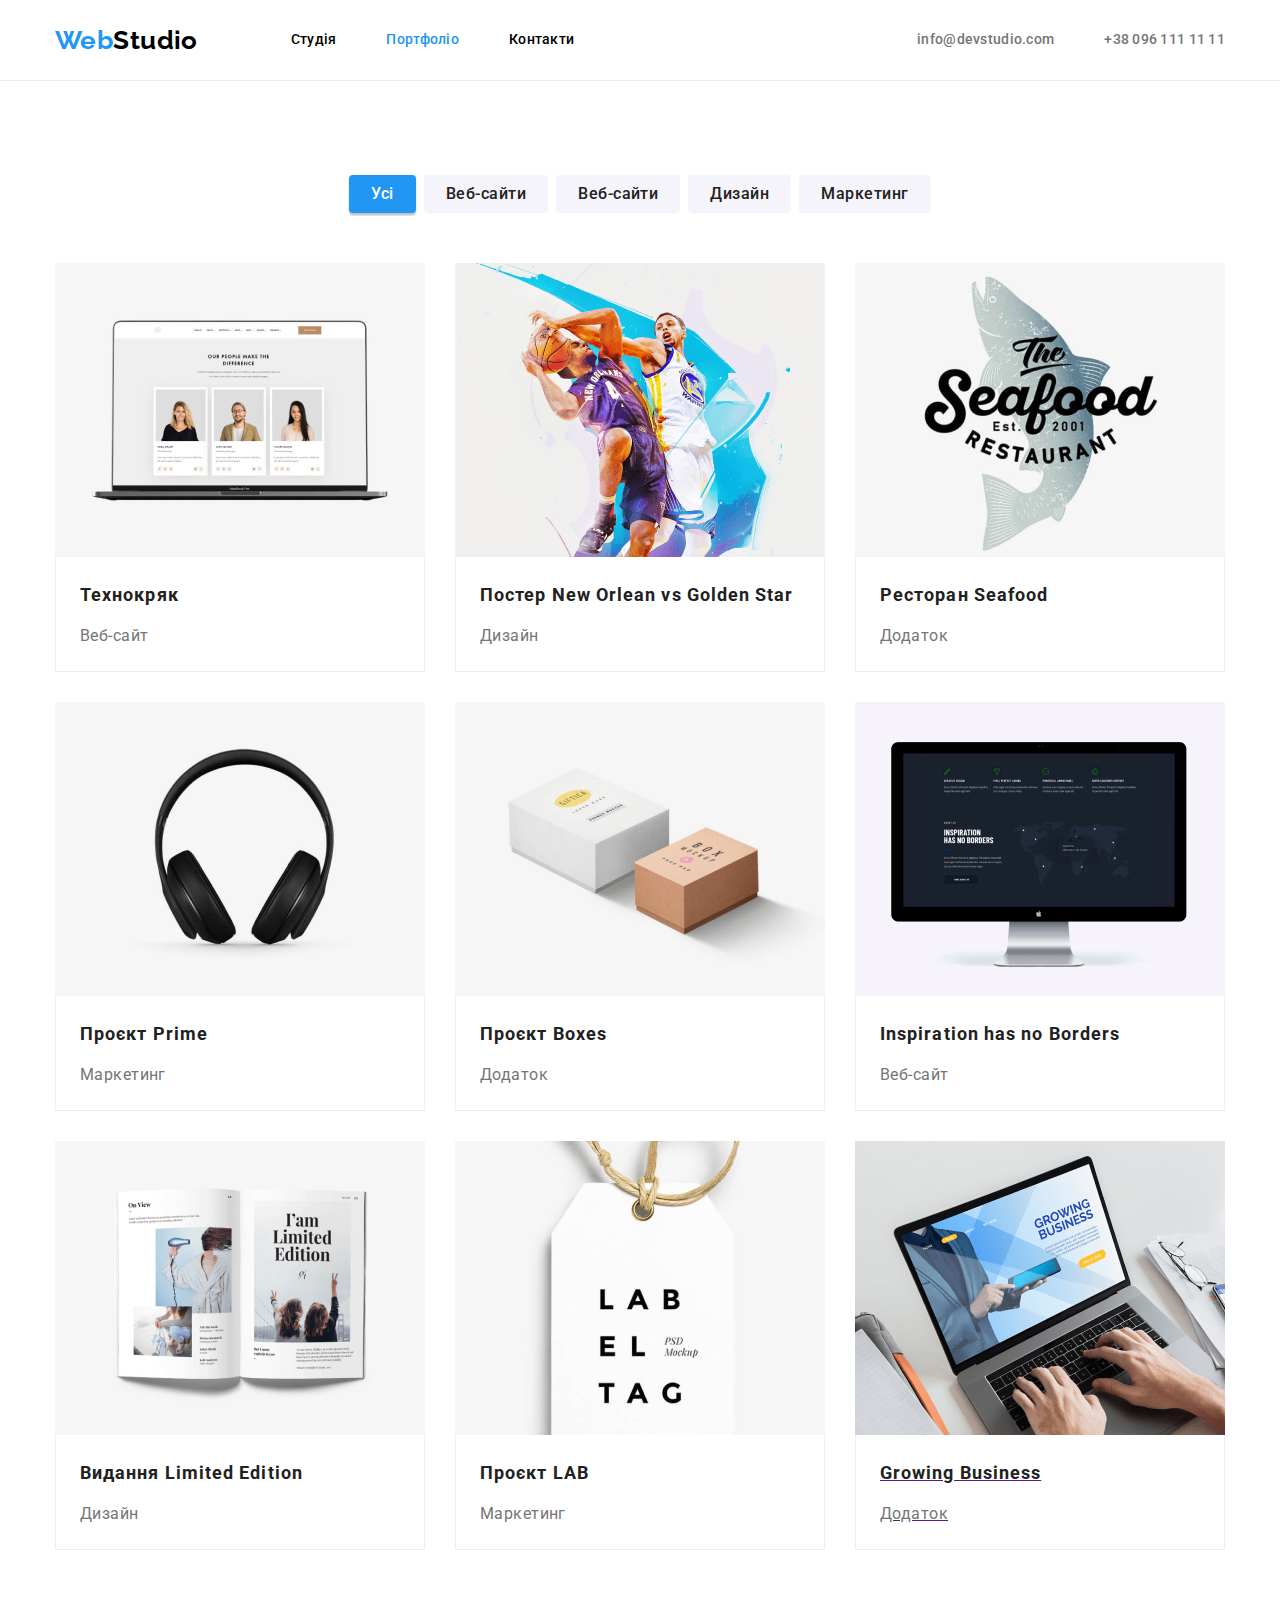
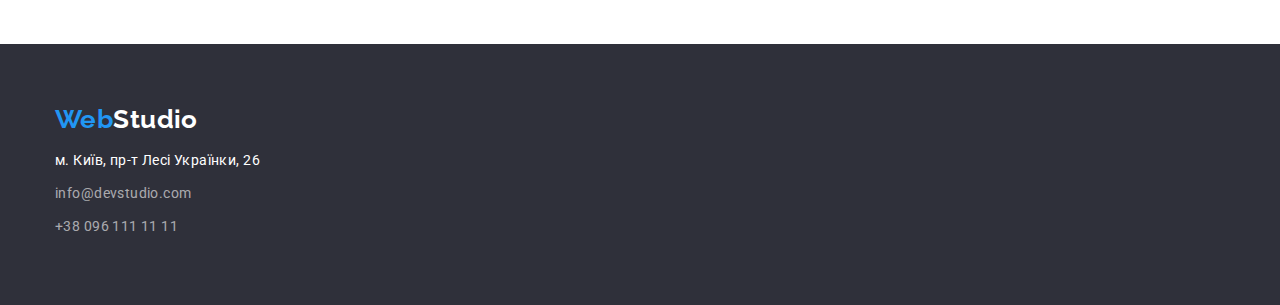
==== commit c315661d: "корекція коду" ====
--- a/portfolio.html
+++ b/portfolio.html
@@ -57,74 +57,92 @@
 
       <ul class="list-portfolio list">
         <li>
-          <img src="./images/portfolio-images/portfolio-img.1-min.png" alt="Зображений ноутбук з відкритим сайтом" height="294" width="370">
-          <div class="portfolio-card">
-            <h2 class="title">Технокряк</h2>
-            <p class="text">Веб-сайт</p>
-          </div>
+          <a href="" class="portfoloi-link link">
+            <img src="./images/portfolio-images/portfolio-img.1-min.png" alt="Зображений ноутбук з відкритим сайтом" height="294" width="370">
+            <div class="portfolio-card">
+              <h2 class="title">Технокряк</h2>
+              <p class="text">Веб-сайт</p>
+            </div>
+          </a>
         </li>
 
         <li>
-          <img src="./images/portfolio-images/portfolio-img.2-min.png" alt="Постер з двома баскедболістами" height="294" width="370">
-          <div class="portfolio-card">
-            <h2 class="title">Постер New Orlean vs Golden Star</h2>
-            <p class="text">Дизайн</p>
-          </div>
+          <a href="" class="portfoloi-link link">
+            <img src="./images/portfolio-images/portfolio-img.2-min.png" alt="Постер з двома баскедболістами" height="294" width="370">
+            <div class="portfolio-card">
+              <h2 class="title">Постер New Orlean vs Golden Star</h2>
+              <p class="text">Дизайн</p>
+            </div>
+          </a>
         </li>
 
         <li>
-          <img src="./images/portfolio-images/portfolio-img.3-min.png" alt="Логотип ресторану" height="294" width="370">
-          <div  class="portfolio-card">
-            <h2 class="title">Ресторан Seafood</h2>
-            <p class="text">Додаток</p>
-          </div>
+          <a href="" class="portfoloi-link link">
+            <img src="./images/portfolio-images/portfolio-img.3-min.png" alt="Логотип ресторану" height="294" width="370">
+            <div  class="portfolio-card">
+              <h2 class="title">Ресторан Seafood</h2>
+              <p class="text">Додаток</p>
+            </div>
+          </a>
         </li>
         <li>
-          <img src="./images/portfolio-images/portfolio-img.4-min.png" alt="Зображення чорних навушників" height="294" width="370">
-          <div  class="portfolio-card">
-            <h2 class="title">Проєкт Prime</h2>
-            <p class="text">Маркетинг</p>
-          </div>
+          <a href="" class="portfoloi-link link">
+            <img src="./images/portfolio-images/portfolio-img.4-min.png" alt="Зображення чорних навушників" height="294" width="370">
+            <div  class="portfolio-card">
+              <h2 class="title">Проєкт Prime</h2>
+              <p class="text">Маркетинг</p>
+            </div>
+          </a>
         </li>
 
         <li>
-          <img src="./images/portfolio-images/portfolio-img.5-min.png" alt="Зображення двох коробок" height="294" width="370">
-          <div  class="portfolio-card">
-            <h2 class="title">Проєкт Boxes</h2>
-            <p class="text">Додаток</p>
-          </div>
+          <a href="" class="portfoloi-link link">
+            <img src="./images/portfolio-images/portfolio-img.5-min.png" alt="Зображення двох коробок" height="294" width="370">
+            <div  class="portfolio-card">
+              <h2 class="title">Проєкт Boxes</h2>
+              <p class="text">Додаток</p>
+            </div>
+          </a>
         </li>
 
         <li>
-          <img src="./images/portfolio-images/portfolio-img.6-min.png" alt="Монітор комп'ютера" height="294" width="370">
-          <div  class="portfolio-card">
-            <h2 class="title">Inspiration has no Borders</h2>
-            <p class="text">Веб-сайт</p>
-          </div>
+          <a href="" class="portfoloi-link link">
+            <img src="./images/portfolio-images/portfolio-img.6-min.png" alt="Монітор комп'ютера" height="294" width="370">
+            <div  class="portfolio-card">
+              <h2 class="title">Inspiration has no Borders</h2>
+              <p class="text">Веб-сайт</p>
+            </div>
+          </a>
         </li>
 
         <li>
-          <img src="./images/portfolio-images/portfolio-img.7-min.png" alt="Зображиний журнал" height="294" width="370">
-          <div  class="portfolio-card">
-            <h2 class="title">Видання Limited Edition</h2>
-            <p class="text">Дизайн</p>
-          </div>
+          <a href="" class="portfoloi-link link">
+            <img src="./images/portfolio-images/portfolio-img.7-min.png" alt="Зображиний журнал" height="294" width="370">
+            <div  class="portfolio-card">
+              <h2 class="title">Видання Limited Edition</h2>
+              <p class="text">Дизайн</p>
+            </div>
+          </a>
         </li>
 
         <li>
-          <img src="./images/portfolio-images/portfolio-img.8-min.png" alt="Зображеня лейбла" height="294" width="370">
-          <div  class="portfolio-card">
-            <h2 class="title">Проєкт LAB</h2>
-            <p class="text">Маркетинг</p>
-          </div>
+          <a href="" class="portfoloi-link link">
+            <img src="./images/portfolio-images/portfolio-img.8-min.png" alt="Зображеня лейбла" height="294" width="370">
+            <div  class="portfolio-card">
+              <h2 class="title">Проєкт LAB</h2>
+              <p class="text">Маркетинг</p>
+            </div>
+          </a>
         </li>
 
         <li>
-          <img src="./images/portfolio-images/portfolio-img.9-min.png" alt="Зображиний ноутбук" height="294" width="370">
-          <div  class="portfolio-card">
-            <h2 class="title">Growing Business</h2>
-            <p class="text">Додаток</p>
-          </div>
+          <a href="" class="portfoloi-link">
+            <img src="./images/portfolio-images/portfolio-img.9-min.png" alt="Зображиний ноутбук" height="294" width="370">
+            <div  class="portfolio-card">
+              <h2 class="title">Growing Business</h2>
+              <p class="text">Додаток</p>
+            </div>
+          </a>
         </li>
       </ul>
     </div>
--- a/css/style.css
+++ b/css/style.css
@@ -15,7 +15,7 @@
   --secondary-text-dark-color: #757575;
   --primary-text-light-color: #FFFFFF;
   --secondary-text-light-color: rgba(255, 255, 255, 0.6);
-  --primary-background-color: #F5F5F5;
+  --primary-background-color: #FFFFFF;
   --secondary-background-color:#2F303A;
   --accent-color: #2196F3;
 }
@@ -333,18 +333,18 @@
 /*==================================
  PORTFOLIO 
  ==================================*/
- .portfolio {
+.portfolio {
   padding-top: 94px;
   padding-bottom: 94px;
- }
-
- .list-btn {
+}
+
+.list-btn {
   display: flex;
   column-gap: 8px;
   justify-content: center;
- }
-
- .list-btn .btn-portfolio {
+}
+
+.list-btn .btn-portfolio {
 
   font-family:inherit;
   font-style: normal;
@@ -362,30 +362,35 @@
   border: none;
 
   color: var(--primary-text-dark-color)
- }
-
- .list-btn .btn-portfolio:hover,
- .list-btn .btn-portfolio:focus {
+}
+
+.list-btn .btn-portfolio:hover,
+.list-btn .btn-portfolio:focus {
   background-color:  var(--accent-color);
   color: var(--primary-text-light-color);
- }
-
- .list-btn .active {
+}
+
+.list-btn .active {
   background-color:  var(--accent-color);
   color: var(--primary-text-light-color);
 
   box-shadow: 0px 3px 1px rgba(0, 0, 0, 0.1), 0px 1px 2px rgba(0, 0, 0, 0.08), 0px 2px 2px rgba(0, 0, 0, 0.12);
   border-radius: 4px;
- }
-
- /* PORTFOLIO IMG */
-
- .list-portfolio {
+}
+
+/* PORTFOLIO IMG */
+
+.list-portfolio {
   display: flex;
   flex-wrap: wrap;
   gap: 30px;
   margin-top: 50px;
- }
+
+}
+
+.portfolio-link {
+  text-decoration: none;
+}
 
 .portfolio-card {
   padding: 20px  24px;
@@ -395,7 +400,7 @@
 
 }
 
- .list-portfolio .title {
+.list-portfolio .title {
   font-weight: 700;
   font-size: 18px;
   line-height: 2;
@@ -403,9 +408,9 @@
   letter-spacing: 0.06em;
 
   color:var(--primary-text-dark-color);
- }
-
- .list-portfolio .text {
+}
+
+.list-portfolio .text {
 
   font-style: normal;
   font-weight: 400;
@@ -414,7 +419,7 @@
   margin-top: 8px;
 
   color: var(--secondary-text-dark-color);
- }
+}
  
 /* FOOTER*/
 
@@ -461,7 +466,7 @@
   text-decoration: none;
 
   color: var(--primary-text-light-color)
-  }
+}
 
 .footer .link {
   display: block;
